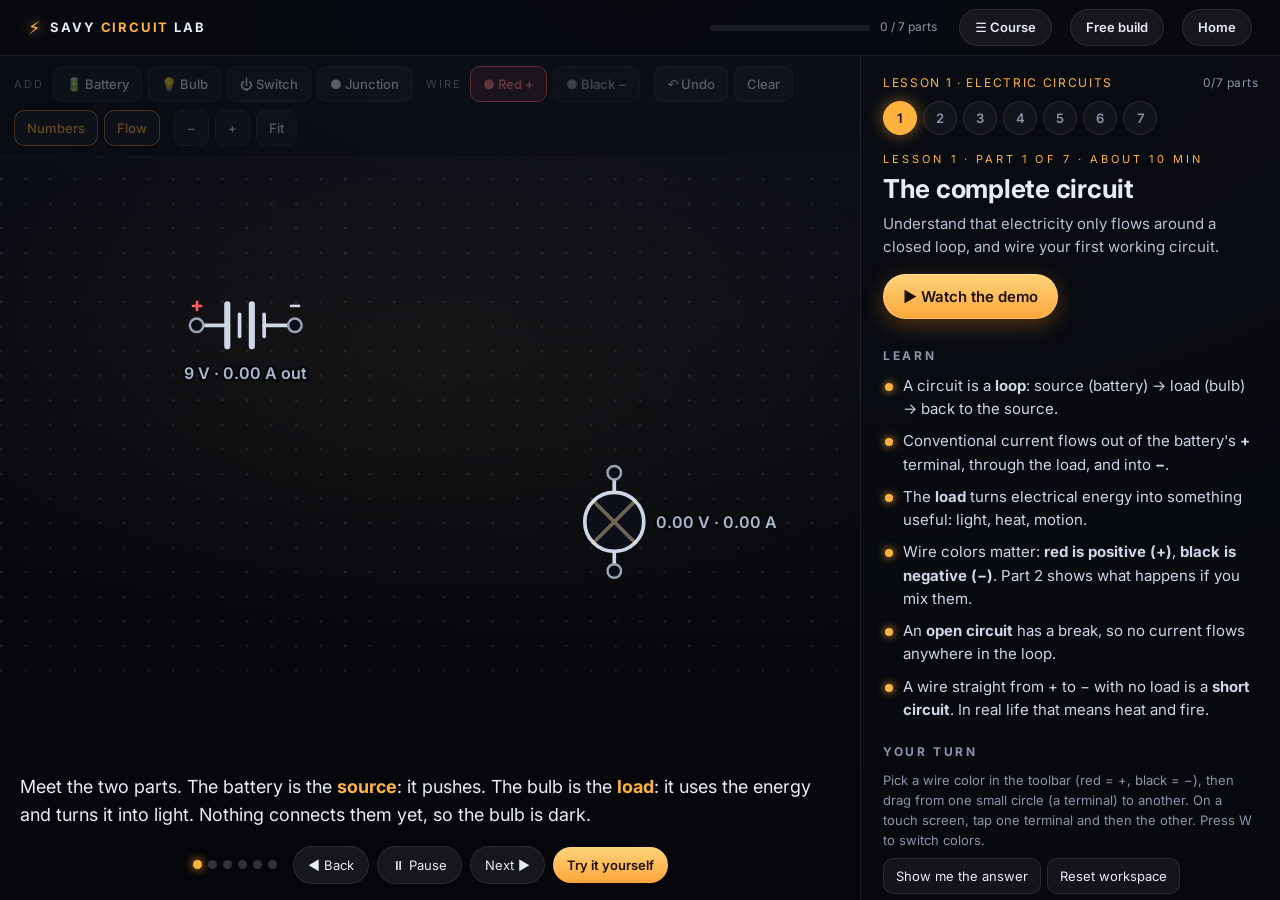
==== learn.html @ 9d12d0bb "Initial commit" ====
<!doctype html>
<html lang="en">
<head>
<meta charset="utf-8">
<meta name="viewport" content="width=device-width, initial-scale=1">
<title>Savy Circuit Lab: Lessons</title>
<link rel="preconnect" href="https://fonts.googleapis.com">
<link rel="preconnect" href="https://fonts.gstatic.com" crossorigin>
<link href="https://fonts.googleapis.com/css2?family=Tilt+Neon&family=Inter:wght@400;500;600;700&display=swap" rel="stylesheet">
<link rel="stylesheet" href="lab.css">
</head>
<body>
<header class="top">
  <a class="brand" href="index.html"><span class="bolt">⚡</span> <b>Savy <span>Circuit</span> Lab</b></a>
  <div class="prog"><div class="bar"><i id="progBar"></i></div><span id="progTxt"></span></div>
  <button class="btn ghost sm" id="btnMap">☰ Course</button>
  <button class="btn ghost sm" data-go="sandbox">Free build</button>
  <a class="btn ghost sm" href="index.html">Home</a>
</header>

<div class="lab">
  <section id="canvasPane">
    <div class="toolbar" role="toolbar" aria-label="Circuit tools">
      <div class="grp"><span class="lbl">Add</span>
        <button data-sim="add:battery" title="Add a battery">🔋 Battery</button>
        <button data-sim="add:bulb" title="Add a light bulb">💡 Bulb</button>
        <button data-sim="add:switch" title="Add a switch">⏻ Switch</button>
        <button data-sim="add:junction" title="Add a junction (joins wires)">● Junction</button>
      </div>
      <div class="grp"><span class="lbl">Wire</span>
        <button class="wc r on" data-color="r" title="Positive wire (press W to switch)">● Red +</button>
        <button class="wc k" data-color="k" title="Negative wire (press W to switch)">● Black −</button>
      </div>
      <div class="grp">
        <button data-sim="undo" title="Undo (Ctrl+Z)">↶ Undo</button>
        <button data-sim="clear" title="Remove everything">Clear</button>
      </div>
      <div class="grp">
        <button class="tg on" data-toggle="numbers" title="Show volts and amps">Numbers</button>
        <button class="tg on" data-toggle="flow" title="Show current flowing">Flow</button>
      </div>
      <div class="grp">
        <button data-sim="zout" title="Zoom out" aria-label="Zoom out">−</button>
        <button data-sim="zin" title="Zoom in" aria-label="Zoom in">+</button>
        <button data-sim="fit" title="Fit the circuit">Fit</button>
      </div>
    </div>
    <div class="canvasWrap">
      <svg id="sim" xmlns="http://www.w3.org/2000/svg" preserveAspectRatio="xMidYMid meet" role="img" aria-label="Circuit workbench"></svg>
      <div id="emptyHint"><b>Add a part</b> from the toolbar, then pick a <b>red (+)</b> or <b>black (−)</b> wire, then <b>drag from one terminal (small circle) to another</b>.</div>
      <div id="banner"></div>
      <div id="inspector"></div>
      <div id="toast" role="status"></div>
      <div id="demoBar">
        <div class="dcap" id="demoCap"></div>
        <div class="dctl">
          <span class="dots" id="demoDots"></span>
          <button id="demoPrev">◀ Back</button>
          <button id="demoPlay">⏸ Pause</button>
          <button id="demoNext">Next ▶</button>
          <button id="demoExit" class="go">Try it yourself</button>
        </div>
      </div>
    </div>
  </section>

  <aside id="lessonPane">
    <nav id="chips" aria-label="Parts of this lesson"></nav>
    <div id="lesson"></div>
    <p class="safe">This lab uses battery-level DC only. Real building wiring carries 120 V AC that can kill. Learn the ideas here, and work on real circuits only with supervision, proper training, and the power off and locked out.</p>
  </aside>
</div>
<div id="map" aria-label="Course map"></div>
<script src="course.js"></script>
<script src="sim.js"></script>
<script src="learn.js"></script>
</body>
</html>
---- lab.css ----
:root{--bg:#07090f;--ink:#e8ecf5;--mute:#8b94a8;--line:rgba(255,255,255,.09);--neon:#ffb23e;--neon2:#ff6a3d;--blue:#46c2ff;--ok:#5dd6a0;--bad:#ff6b6b}
*{box-sizing:border-box;margin:0}
html,body{height:100%}
body{background:radial-gradient(120% 80% at 50% 0,#10131d,#06070b);color:var(--ink);font:400 15px/1.55 Inter,system-ui,sans-serif;overflow:hidden}
button{font:inherit;color:inherit;cursor:pointer}
.btn{display:inline-flex;align-items:center;gap:8px;padding:11px 20px;border-radius:999px;border:0;font-weight:600;text-decoration:none;font-size:15px;color:#1b1002;background:linear-gradient(180deg,#ffd37a,#ffa63a);box-shadow:0 0 0 1px rgba(255,255,255,.25) inset,0 6px 22px rgba(255,150,40,.3);transition:transform .2s,box-shadow .2s}
.btn:hover{transform:translateY(-1px);box-shadow:0 0 0 1px rgba(255,255,255,.35) inset,0 10px 32px rgba(255,150,40,.5)}
.btn.ghost{background:rgba(255,255,255,.06);color:var(--ink);box-shadow:0 0 0 1px var(--line) inset}
.btn.sm{padding:8px 16px;font-size:13px}

header.top{height:56px;display:flex;align-items:center;gap:18px;padding:0 clamp(12px,2.4vw,28px);border-bottom:1px solid var(--line);background:rgba(7,9,15,.9)}
.brand{display:flex;align-items:center;gap:8px;text-decoration:none;color:var(--ink);font-size:13px;letter-spacing:.14em;text-transform:uppercase;white-space:nowrap}
.brand span{color:var(--neon)}.brand .bolt{color:var(--neon);text-shadow:0 0 12px var(--neon);font-size:18px}
.prog{margin-left:auto;display:flex;align-items:center;gap:10px;font-size:12px;color:var(--mute)}
.prog .bar{width:clamp(70px,14vw,160px);height:6px;border-radius:9px;background:rgba(255,255,255,.08);overflow:hidden}
.prog .bar i{display:block;height:100%;width:0;background:linear-gradient(90deg,var(--neon),var(--neon2));box-shadow:0 0 10px var(--neon);transition:width .5s}

.lab{display:grid;grid-template-columns:minmax(0,1fr) 420px;height:calc(100% - 56px)}
#canvasPane{display:flex;flex-direction:column;min-width:0;min-height:0}
#lessonPane{border-left:1px solid var(--line);overflow-y:auto;padding:18px 22px 40px;background:rgba(8,10,17,.7);scrollbar-width:thin}

/* toolbar */
.toolbar{display:flex;flex-wrap:wrap;gap:8px 14px;padding:10px 14px;border-bottom:1px solid var(--line);background:rgba(9,11,18,.85)}
.grp{display:flex;align-items:center;gap:6px;flex-wrap:wrap}
.grp .lbl{font-size:11px;letter-spacing:.2em;text-transform:uppercase;color:var(--mute);margin-right:2px}
.toolbar button{padding:7px 12px;border-radius:10px;border:1px solid var(--line);background:rgba(255,255,255,.05);font-size:13px;font-weight:500;transition:.15s}
.toolbar button:hover{border-color:rgba(255,178,62,.6);background:rgba(255,178,62,.1)}
.toolbar button.tg{opacity:.6}.toolbar button.tg.on{opacity:1;border-color:rgba(255,178,62,.6);color:var(--neon)}
.demoing .toolbar{opacity:.35;pointer-events:none}

/* canvas */
.canvasWrap{position:relative;flex:1;min-height:0;overflow:hidden}
#sim{user-select:none;-webkit-user-select:none;-webkit-user-drag:none;position:absolute;inset:0;width:100%;height:100%;touch-action:none;display:block;cursor:crosshair;background:radial-gradient(90% 70% at 50% 40%,rgba(255,170,60,.05),transparent 70%)}
#sim.ro{cursor:default}
.demoing #sim{bottom:150px;height:auto}
.part{cursor:grab}.part.switch{cursor:pointer}
.hit{fill:transparent}
.pl{stroke:#cfd6e6;stroke-width:3;stroke-linecap:round;fill:none}
.pl.pw{stroke-width:5}
.selbox{fill:rgba(70,194,255,.06);stroke:rgba(70,194,255,.7);stroke-width:1.5;stroke-dasharray:5 5;opacity:0}
.part.sel .selbox{opacity:1}
.glass{fill:#0c0f18;stroke:#cfd6e6;stroke-width:3}
.glass.off{stroke-dasharray:4 5;stroke:#6b7384}
.glass.blown{stroke:#7a4a4a}
.lit{fill:#ffd66b;pointer-events:none;transition:opacity .35s}
.glow{pointer-events:none;transition:opacity .35s}
.glow.over{filter:saturate(.3) brightness(1.5)}
.fil{stroke:rgba(255,230,180,.4);stroke-width:3;stroke-linecap:round;fill:none}
.fil.broken{stroke:#6b4a4a}
.pivot{fill:#cfd6e6}
.lever{stroke:var(--neon);stroke-width:4}
.jn{fill:#cfd6e6}
.spark{fill:none;stroke:#ffdd55;stroke-width:3;stroke-linejoin:round;opacity:0}
.part.short .spark{opacity:1;animation:zap .18s steps(2) infinite}
.part.short .pl{stroke:#ff6b6b}
@keyframes zap{50%{opacity:.2}}
.wire{fill:none;stroke-width:4;stroke-linecap:round;stroke-linejoin:round;transition:stroke .3s}
.wire.r{stroke:#b84646}
.wire.k{stroke:#2f3547;filter:drop-shadow(0 0 1.2px #9aa3b8)}
.wire.r.live{stroke:#ff5c5c;filter:drop-shadow(0 0 5px rgba(255,80,80,.85))}
.wire.k.live{stroke:#4b546b;filter:drop-shadow(0 0 1.5px #dfe5f5) drop-shadow(0 0 5px rgba(255,255,255,.35))}
.wire.sel{stroke:var(--blue)!important;filter:drop-shadow(0 0 6px var(--blue))!important}
.wire.fault{stroke:#fff3b0!important;filter:drop-shadow(0 0 8px #ffb23e)!important;animation:zapw .22s steps(2) infinite}
@keyframes zapw{50%{stroke:#ff3b3b}}
.wire.draw{stroke-dasharray:1;stroke-dashoffset:1;animation:drawIn .9s ease forwards}
@keyframes drawIn{to{stroke-dashoffset:0}}
.whit{fill:none;stroke:transparent;stroke-width:16;cursor:pointer}
.flow{fill:none;stroke:#fff6dd;stroke-width:5;stroke-linecap:round;stroke-dasharray:.01 22;pointer-events:none;opacity:0;filter:drop-shadow(0 0 4px #ffd27a)}
.term .dot{fill:#0b0e16;stroke:#9aa3b8;stroke-width:2;transition:.15s}
.term.conn .dot{fill:#cfd6e6;stroke:#cfd6e6}
.term.jt .dot{opacity:0}
.term .ring{fill:none;stroke:var(--neon);stroke-width:2;opacity:0;transform-box:fill-box;transform-origin:center}
.term .thit{fill:transparent;cursor:crosshair}
.term:hover .dot{stroke:var(--neon);fill:rgba(255,178,62,.35)}
.term.pend .ring{opacity:1}
.term.hl .ring{opacity:1;stroke:#ff6b6b;animation:pulse 1.1s ease-in-out infinite}
@keyframes pulse{50%{opacity:.15;transform:scale(1.35)}}
.pv.r{stroke:#ff5c5c}.pv.k{stroke:#aab3c9}
.pv{stroke:var(--neon);stroke-width:3;stroke-dasharray:6 6;stroke-linecap:round}
.pvs{fill:rgba(255,178,62,.18);stroke:var(--neon);stroke-width:2}
.num{fill:#aeb7cb;font:600 13px Inter,sans-serif;text-anchor:middle;pointer-events:none;paint-order:stroke;stroke:#07090f;stroke-width:4px}
.num.side{text-anchor:start}
.pm.pos{fill:#ff5c5c}.pm.neg{fill:#cfd6e6}
.pm{fill:#ffb23e;font:700 17px Inter,sans-serif;text-anchor:middle;pointer-events:none}
svg.thumb{width:100%;height:auto;display:block}
svg.thumb .wire{stroke-width:5}

#emptyHint{position:absolute;left:50%;top:44%;transform:translate(-50%,-50%);max-width:420px;text-align:center;color:var(--mute);font-size:15px;pointer-events:none;padding:0 20px}
#emptyHint b{color:var(--ink)}
#banner{position:absolute;left:14px;right:14px;top:12px;padding:10px 14px;border-radius:12px;background:rgba(255,80,80,.14);border:1px solid rgba(255,107,107,.6);color:#ffd0d0;font-size:13.5px;opacity:0;transform:translateY(-8px);pointer-events:none;transition:.25s}
#banner.show{opacity:1;transform:none}
#toast{position:absolute;left:50%;bottom:16px;transform:translate(-50%,12px);max-width:min(560px,92%);padding:10px 16px;border-radius:12px;background:rgba(14,17,26,.96);border:1px solid rgba(255,178,62,.6);box-shadow:0 8px 30px rgba(0,0,0,.5);font-size:14px;opacity:0;pointer-events:none;transition:.25s;text-align:center;z-index:5}
#toast.show{opacity:1;transform:translate(-50%,0)}
#inspector{position:absolute;left:12px;bottom:12px;width:230px;border-radius:14px;background:rgba(10,13,21,.94);border:1px solid var(--line);box-shadow:0 10px 30px rgba(0,0,0,.5);display:none;z-index:4}
#inspector.show{display:block}
.ih{display:flex;justify-content:space-between;align-items:center;padding:9px 12px;border-bottom:1px solid var(--line)}
.ih button{border:0;background:none;color:var(--mute);font-size:20px;line-height:1;padding:0 4px}
.ib{padding:10px 12px;display:grid;gap:8px}
.ro{display:flex;justify-content:space-between;font-size:13px;color:var(--mute)}.ro b{color:var(--ink);font-variant-numeric:tabular-nums}
.row{display:flex;gap:6px;flex-wrap:wrap}
.ib button{padding:7px 10px;border-radius:9px;border:1px solid var(--line);background:rgba(255,255,255,.06);font-size:13px}
.ib button:hover{border-color:rgba(255,178,62,.6)}
.ib button.danger:hover{border-color:var(--bad);color:var(--bad)}
.chips{display:flex;gap:5px;flex-wrap:wrap}.chips button.on{background:rgba(255,178,62,.18);border-color:var(--neon);color:var(--neon)}
.tip{font-size:12px;color:var(--mute)}

/* demo bar */
#demoBar{position:absolute;left:0;right:0;bottom:0;padding:14px 18px 16px;background:linear-gradient(transparent,rgba(5,6,10,.97) 38%);display:none;z-index:6}
#demoBar.show{display:block}
.dcap{font-size:clamp(15px,1.6vw,18px);max-width:820px;margin:0 auto 12px;min-height:3.4em}
.dcap b{color:var(--neon)}
.dctl{display:flex;gap:8px;align-items:center;justify-content:center;flex-wrap:wrap}
.dctl button{padding:8px 14px;border-radius:999px;border:1px solid var(--line);background:rgba(255,255,255,.07);font-size:13px}
.dctl button.go{background:linear-gradient(180deg,#ffd37a,#ffa63a);color:#1b1002;border:0;font-weight:600}
.dots{display:flex;gap:6px;margin-right:8px}.dots i{width:9px;height:9px;border-radius:50%;background:rgba(255,255,255,.18);transition:.3s}.dots i.on{background:var(--neon);box-shadow:0 0 10px var(--neon)}

/* lesson panel */
#chips{display:flex;gap:6px;flex-wrap:wrap;margin-bottom:16px}
#chips button{min-width:34px;height:34px;padding:0 10px;border-radius:999px;border:1px solid var(--line);background:rgba(255,255,255,.04);font-size:13px;font-weight:600;color:var(--mute)}
#chips button.on{background:var(--neon);color:#1b1002;border-color:var(--neon);box-shadow:0 0 16px rgba(255,170,60,.5)}
#chips button.done:not(.on){color:var(--ok);border-color:rgba(93,214,160,.5)}
.kicker{font-size:11px;letter-spacing:.28em;text-transform:uppercase;color:var(--neon)}
#lesson h1{font:700 26px/1.15 Inter,sans-serif;letter-spacing:-.01em;margin:6px 0 8px}
.goal{color:#b9c1d3;margin-bottom:14px}
#lesson h3{font-size:12px;letter-spacing:.22em;text-transform:uppercase;color:var(--mute);margin:22px 0 8px}
.btn.demo{margin:2px 0 6px}
ul.learn{list-style:none;display:grid;gap:9px;padding:0}
ul.learn li{position:relative;padding-left:20px;color:#cfd6e6}
ul.learn li::before{content:"";position:absolute;left:2px;top:.6em;width:8px;height:8px;border-radius:50%;background:var(--neon);box-shadow:0 0 8px var(--neon)}
.help{font-size:13px;color:var(--mute);margin-bottom:8px}
.acts{display:flex;gap:6px;flex-wrap:wrap;margin-bottom:10px}
.acts button,.quiz button{padding:7px 12px;border-radius:10px;border:1px solid var(--line);background:rgba(255,255,255,.05);font-size:13px}
.acts button:hover,.quiz button:hover:not(:disabled){border-color:rgba(255,178,62,.6);background:rgba(255,178,62,.08)}
ol.tasks{list-style:none;display:grid;gap:8px;padding:0}
ol.tasks li{display:flex;gap:10px;align-items:flex-start;padding:10px 12px;border-radius:12px;border:1px solid var(--line);background:rgba(255,255,255,.03);color:#cfd6e6}
.tick{flex:none;width:20px;height:20px;border-radius:50%;border:2px solid #4a5266;margin-top:2px;position:relative;transition:.3s}
ol.tasks li.ok{border-color:rgba(93,214,160,.5);background:rgba(93,214,160,.07)}
ol.tasks li.ok .tick{background:var(--ok);border-color:var(--ok);box-shadow:0 0 12px rgba(93,214,160,.6)}
ol.tasks li.ok .tick::after{content:"";position:absolute;left:5px;top:1px;width:5px;height:10px;border:solid #06130d;border-width:0 2.5px 2.5px 0;transform:rotate(45deg)}
ol.tasks li.pop{animation:pop .5s}
@keyframes pop{40%{transform:scale(1.03)}}
.complete{display:none;margin-top:12px;padding:12px 14px;border-radius:12px;border:1px solid rgba(93,214,160,.6);background:rgba(93,214,160,.1);align-items:center;gap:12px;flex-wrap:wrap}
.complete.show{display:flex}
.refs{display:grid;grid-template-columns:1fr 1fr;gap:10px}
.refs figure{padding:8px;border:1px solid var(--line);border-radius:12px;background:rgba(255,255,255,.03)}
.refs figcaption{font-size:12px;color:var(--mute);margin-top:4px}
.quiz{padding:12px;border:1px solid var(--line);border-radius:12px;margin-bottom:10px;background:rgba(255,255,255,.03)}
.quiz p{margin-bottom:8px}
.quiz button{display:block;width:100%;text-align:left;margin-top:6px}
.quiz button.right{border-color:var(--ok);background:rgba(93,214,160,.12)}
.quiz button.wrong{border-color:var(--bad);background:rgba(255,107,107,.1)}
.quiz button:disabled{cursor:default}
.why{display:none;margin-top:8px;font-size:13.5px;color:#b9c1d3}.why.show{display:block}
.safe{margin-top:26px;font-size:12px;color:var(--mute);border-top:1px solid var(--line);padding-top:14px}

/* phone + tablet: canvas on top, lesson below, page scrolls */
@media (max-width:960px){
  body{overflow:auto}
  .lab{display:block;height:auto}
  #canvasPane{height:68vh;min-height:420px;position:sticky;top:0;z-index:3;background:var(--bg)}
  #lessonPane{border-left:0;border-top:1px solid var(--line);overflow:visible}
  header.top{position:sticky;top:0;z-index:9}
  #canvasPane{top:56px}
  .toolbar{flex-wrap:nowrap;overflow-x:auto;padding:8px 10px;gap:12px}
  .toolbar .grp{flex:none;flex-wrap:nowrap}
  .toolbar button{white-space:nowrap}
  #inspector{width:min(230px,60%)}
}
@media (max-width:520px){.prog .bar{display:none}.brand b{font-size:11px}#lesson h1{font-size:23px}.refs{grid-template-columns:1fr 1fr}}
@media (pointer:coarse){.term .thit{r:26px}.term .ring{r:17px}}
@media (prefers-reduced-motion:reduce){*{animation:none!important;transition:none!important}}

/* lesson > parts navigation */
.lessonhead{display:flex;justify-content:space-between;align-items:baseline;gap:10px;margin-bottom:8px;font-size:12px;letter-spacing:.14em;text-transform:uppercase;color:var(--neon)}
.lessonhead em{font-style:normal;color:var(--mute);letter-spacing:.04em;text-transform:none}
.chiprow{display:flex;gap:6px;flex-wrap:wrap}
#chips{display:block}
#chips .chiprow button{min-width:34px;height:34px;padding:0 10px;border-radius:999px;border:1px solid var(--line);background:rgba(255,255,255,.04);font-size:13px;font-weight:600;color:var(--mute)}
#chips .chiprow button.on{background:var(--neon);color:#1b1002;border-color:var(--neon);box-shadow:0 0 16px rgba(255,170,60,.5)}
#chips .chiprow button.done:not(.on){color:var(--ok);border-color:rgba(93,214,160,.5)}
.body{color:#cfd6e6;margin-bottom:12px}.body p{margin-bottom:10px}.body a{color:var(--neon)}
header.top .btn.sm{white-space:nowrap}
header.top .prog{margin-right:4px}
/* reading-only parts: no workbench, wide readable column */
.lab.nobench{display:block}
.lab.nobench #canvasPane{display:none}
.lab.nobench #lessonPane{max-width:760px;margin:0 auto;border:0;height:100%;background:none;padding:26px 22px 60px}
/* course map */
#map{position:fixed;inset:0;z-index:50;background:rgba(3,4,8,.78);backdrop-filter:blur(6px);display:none;align-items:flex-start;justify-content:center;padding:70px 14px 20px;overflow:auto}
#map.show{display:flex}
.mapbox{width:min(640px,100%);background:#0b0e16;border:1px solid var(--line);border-radius:18px;padding:18px;box-shadow:0 30px 80px rgba(0,0,0,.6)}
.maph{display:flex;justify-content:space-between;align-items:center;margin-bottom:10px}
.maph button{border:0;background:none;color:var(--mute);font-size:24px}
.mlesson{border:1px solid var(--line);border-radius:14px;padding:12px;margin-bottom:10px;background:rgba(255,255,255,.03)}
.mlesson .mt{font-weight:700;margin-bottom:8px;display:flex;gap:8px;align-items:baseline;flex-wrap:wrap}
.mlesson .mt span{font-size:11px;letter-spacing:.2em;text-transform:uppercase;color:var(--neon)}
.mlesson .mt em{margin-left:auto;font-style:normal;font-weight:400;font-size:12px;color:var(--mute)}
.mlesson button{display:flex;align-items:center;gap:10px;width:100%;text-align:left;padding:8px 10px;border-radius:10px;border:1px solid transparent;background:none;font-size:14px;color:#cfd6e6}
.mlesson button:hover{background:rgba(255,178,62,.08);border-color:rgba(255,178,62,.4)}
.mlesson button.on{border-color:var(--neon)}
.mlesson button i{font-style:normal;flex:none;width:24px;height:24px;border-radius:50%;display:grid;place-items:center;font-size:12px;border:1px solid var(--line);color:var(--mute)}
.mlesson button.done i{color:#06130d;background:var(--ok);border-color:var(--ok)}
.mlesson button small{margin-left:auto;color:var(--mute);font-size:11px}
.mlesson.soon{border-style:dashed;color:var(--mute)}
.mfree{width:100%;padding:11px;border-radius:12px;border:1px solid var(--line);background:rgba(255,255,255,.05);font-size:14px}
.mfree:hover{border-color:var(--neon)}
@media (max-width:960px){.lab.nobench #lessonPane{height:auto;padding:20px 16px 50px}}
@media (max-width:640px){header.top{gap:8px}header.top .btn.sm{padding:7px 11px;font-size:12px}header.top .brand b{display:none}}

/* wire colour picker + battery explosion */
.toolbar button.wc{font-weight:600}
.toolbar button.wc.r{color:#ff7a7a}.toolbar button.wc.k{color:#dfe5f5}
.toolbar button.wc.on.r{background:rgba(255,92,92,.18);border-color:#ff5c5c}
.toolbar button.wc.on.k{background:rgba(255,255,255,.14);border-color:#dfe5f5}
.toolbar button.wc:not(.on){opacity:.65}
.part.battery.blown .pl{stroke:#7a4a4a}
.part.battery.blown .spark{opacity:1;stroke:#ff7a3d}
.boom{fill:rgba(255,160,50,.55);stroke:#fff3b0;stroke-width:3;pointer-events:none;transform-box:fill-box;transform-origin:center;animation:boom 1.1s ease-out forwards}
.boom.b2{animation-delay:.12s;fill:rgba(255,80,40,.4)}
@keyframes boom{0%{transform:scale(.3);opacity:1}100%{transform:scale(6);opacity:0}}
#banner{background:rgba(255,80,80,.16)}
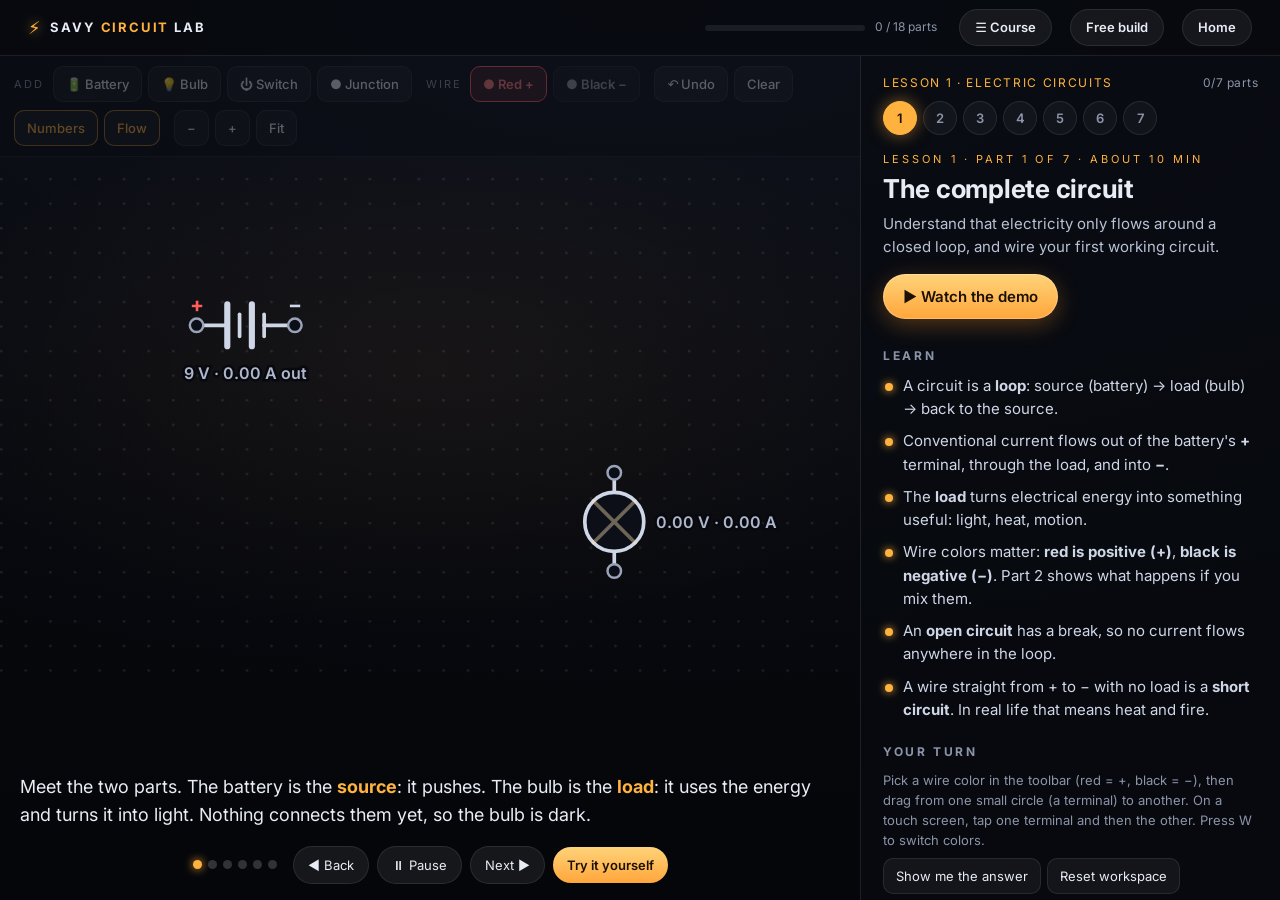
==== commit def9b4ca: "added lesson 2" ====
--- a/learn.html
+++ b/learn.html
@@ -26,6 +26,14 @@
         <button data-sim="add:bulb" title="Add a light bulb">💡 Bulb</button>
         <button data-sim="add:switch" title="Add a switch">⏻ Switch</button>
         <button data-sim="add:junction" title="Add a junction (joins wires)">● Junction</button>
+      </div>
+      <div class="grp testgrp" id="testTools" hidden><span class="lbl">Test</span>
+        <button data-sim="add:dmm" data-tool="dmm" title="Add a digital multimeter">📟 Multimeter</button>
+        <button data-sim="add:clamp" data-tool="clamp" title="Add a clamp meter">🗜 Clamp</button>
+        <button data-sim="add:prover" data-tool="prover" title="Add a proving unit (known live source)">✅ Proving unit</button>
+        <button data-sim="add:megger" data-tool="megger" title="Add a megohmmeter">⚡ Megger</button>
+        <button data-sim="add:cable" data-tool="cable" title="Add a cable to test">🔌 Cable</button>
+        <button class="tg" data-toggle="sound" data-tool="dmm" title="Play a beep for continuity">🔈 Beep</button>
       </div>
       <div class="grp"><span class="lbl">Wire</span>
         <button class="wc r on" data-color="r" title="Positive wire (press W to switch)">● Red +</button>
@@ -75,4 +83,4 @@
 <script src="sim.js"></script>
 <script src="learn.js"></script>
 </body>
-</html>
+</html>
--- a/lab.css
+++ b/lab.css
@@ -219,3 +219,28 @@
 .boom.b2{animation-delay:.12s;fill:rgba(255,80,40,.4)}
 @keyframes boom{0%{transform:scale(.3);opacity:1}100%{transform:scale(6);opacity:0}}
 #banner{background:rgba(255,80,80,.16)}
+
+/* ---- test equipment ---- */
+.testgrp[hidden],[data-tool][hidden]{display:none!important}
+.mbody{fill:#161b2b;stroke:#5b6785;stroke-width:2}
+.mbody.mg{stroke:#d9a441}.mbody.mg.testing{stroke:#ff5c5c;filter:drop-shadow(0 0 8px rgba(255,92,92,.8))}
+.mscr{fill:#a8d8a0;stroke:#2b3a2b;stroke-width:1.5}
+.mscr.beep{fill:#ffe07a;filter:drop-shadow(0 0 8px #ffd34a)}
+.mscr.warn{fill:#ffb3a8}
+.mread{font:700 17px 'Inter',monospace;text-anchor:middle;fill:#102010;pointer-events:none}.mread.sm{font-size:11px}
+.mmode{font:600 8px 'Inter',sans-serif;text-anchor:middle;fill:#2b3a2b;letter-spacing:.06em;pointer-events:none}
+.mbody ~ .mmode:last-child,.part.clamp .mmode{fill:#9aa3b8}
+.mdial{fill:#222a40;stroke:#7d89a8;stroke-width:2}.mptr{stroke:#ffb23e;stroke-width:3;stroke-linecap:round}
+.mlamp{fill:#3a2020;stroke:#7d89a8;stroke-width:1.5}.mlamp.on{fill:#ff4d4d;filter:drop-shadow(0 0 6px #ff4d4d)}
+.jl{font:600 8px 'Inter',sans-serif;fill:#9aa3b8;pointer-events:none}.jl.jr{fill:#ff8f8f}.jl.jb{fill:#dfe5f5;text-anchor:end}
+.cabl{fill:#2a2118;stroke:#a47a45;stroke-width:2}.cabc{stroke:#d98f4e;stroke-width:3;stroke-linecap:round}
+.prbody{fill:#14301f;stroke:#4ade80;stroke-width:2}.prt{font:700 8px 'Inter',sans-serif;text-anchor:middle;fill:#86efac;pointer-events:none}.prt.b{font-size:10px}
+.jaw{fill:none;stroke:#8fb4ff;stroke-width:6}.jawgap{stroke:#0b0e16;stroke-width:8}
+.padlock path{stroke:#ffd34a;stroke-width:3}.padlock rect{fill:#ffb23e;stroke:#7a4a00;stroke-width:1.5}
+.locktag{font:700 8px 'Inter',sans-serif;fill:#ffb23e;text-anchor:middle;pointer-events:none}
+.term.ldr .dot{stroke:#ff6b6b}.term.ldk .dot{stroke:#e6ebf7}
+.part.dmm,.part.megger,.part.clamp,.part.cable,.part.prover{cursor:grab}
+#inspector .tip.warn{color:#ffb4a8}
+details.hint{margin:10px 0;border:1px dashed var(--line);border-radius:10px;padding:8px 12px;color:var(--mute);font-size:14px}
+details.hint summary{cursor:pointer;color:var(--neon)}details.hint p{margin:8px 0 2px}
+.plabel{font:700 11px 'Inter',sans-serif;fill:#ffb23e;text-anchor:middle;pointer-events:none;letter-spacing:.04em}
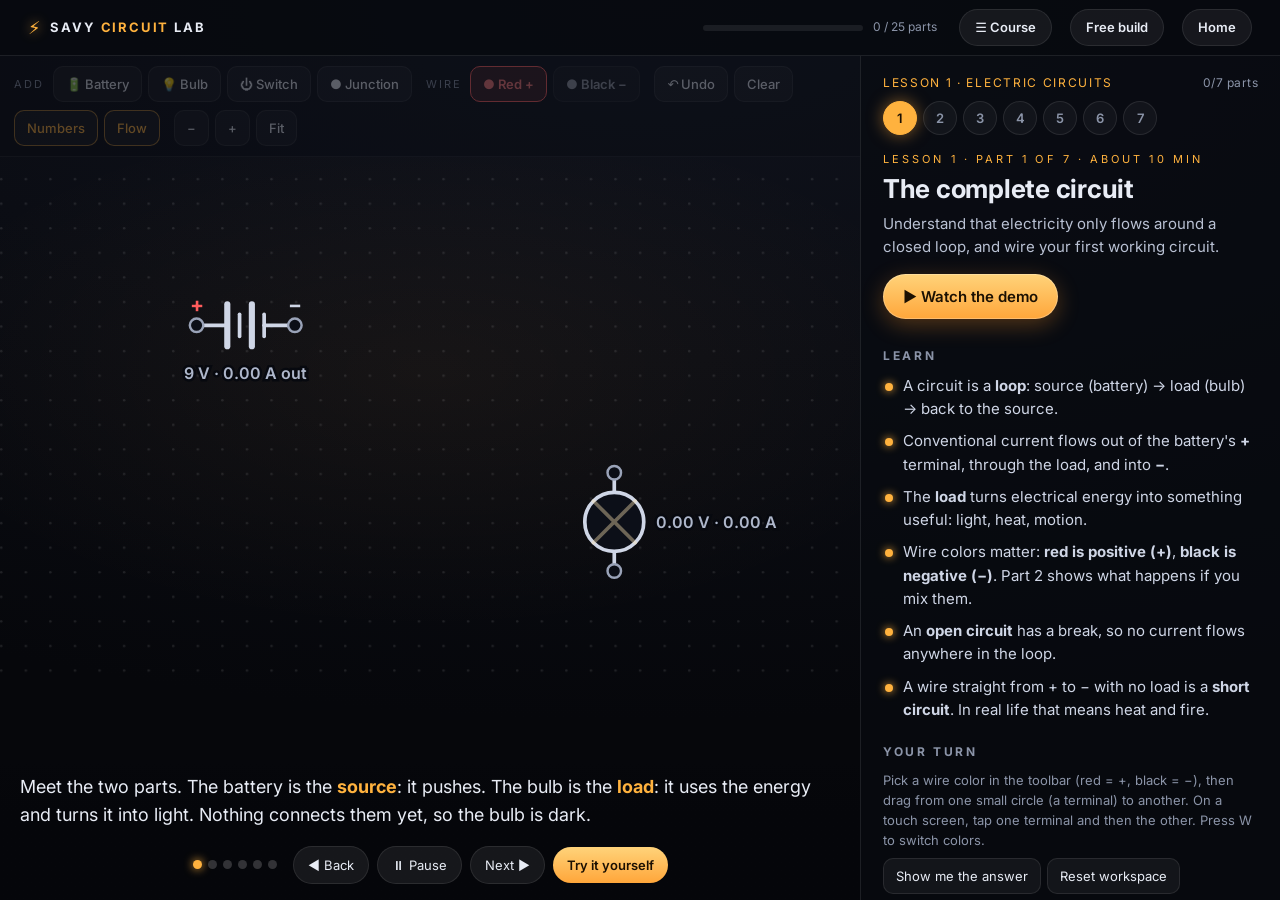
==== commit fd0a313c: "Add boxes and devices lesson with interactive wiring boards" ====
--- a/learn.html
+++ b/learn.html
@@ -75,12 +75,13 @@
   <aside id="lessonPane">
     <nav id="chips" aria-label="Parts of this lesson"></nav>
     <div id="lesson"></div>
-    <p class="safe">This lab uses battery-level DC only. Real building wiring carries 120 V AC that can kill. Learn the ideas here, and work on real circuits only with supervision, proper training, and the power off and locked out.</p>
+    <p class="safe">The circuit workbench uses battery-level DC. Box-wiring boards are de-energized diagrams, not AC power simulations or installation approval. Real building wiring can kill. Work on real circuits only with training, supervision, the supply isolated and locked out as applicable, and absence of voltage verified.</p>
   </aside>
 </div>
 <div id="map" aria-label="Course map"></div>
 <script src="course.js"></script>
 <script src="sim.js"></script>
+<script src="boxes-wiring.js"></script>
 <script src="learn.js"></script>
 </body>
-</html>+</html>
--- a/lab.css
+++ b/lab.css
@@ -1,4 +1,23 @@
 :root{--bg:#07090f;--ink:#e8ecf5;--mute:#8b94a8;--line:rgba(255,255,255,.09);--neon:#ffb23e;--neon2:#ff6a3d;--blue:#46c2ff;--ok:#5dd6a0;--bad:#ff6b6b}
+/* Lesson 3: diagram wiring boards. Labels accompany every conductor color. */
+.box-wiring{margin:24px 0;padding:18px;border:1px solid var(--line);border-radius:18px;background:#0c101a}
+.box-wiring p{margin:10px 0}.bw-tag{font-size:11px;letter-spacing:.08em;color:var(--neon)}
+.bw-colors,.bw-actions{display:flex;flex-wrap:wrap;gap:8px;margin:16px 0}
+.box-wiring button{border:1px solid #3d4658;background:#171e2d;border-radius:9px;padding:9px 12px;line-height:1.5}
+.box-wiring button:focus-visible{outline:3px solid var(--blue);outline-offset:3px}
+.bw-colors button{border-left:5px solid var(--wire)}.bw-colors button[aria-pressed=true]{outline:2px solid var(--wire);outline-offset:2px}
+.bw-board{position:relative;display:grid;grid-template-columns:repeat(2,minmax(0,1fr));gap:24px;padding:12px 0;isolation:isolate}
+.bw-group{min-width:0;border:1px dashed #566078;border-radius:12px;padding:12px 24px 12px 12px;background:#101621}
+.bw-group h4{min-height:42px;color:var(--mute);font-size:12px;line-height:1.5;margin-bottom:10px}
+.box-wiring .bw-terminal{position:relative;z-index:2;display:block;width:100%;text-align:left;margin:12px 0;font-size:12px;background:#182236;min-height:48px;overflow-wrap:anywhere}
+.bw-terminal span{color:var(--neon)}.box-wiring .bw-terminal[aria-pressed=true]{outline:2px solid var(--blue)}
+.bw-lines{position:absolute;inset:0;width:100%;height:100%;z-index:1;pointer-events:none}
+.bw-actions button:first-child{background:var(--neon);color:#1b1002;font-weight:700}.box-wiring button:disabled{opacity:.4;cursor:default}
+.bw-feedback{padding:12px;border-left:3px solid var(--neon);background:#171d29;min-height:64px}.bw-feedback.bw-correct{border-color:var(--ok);color:var(--ok)}
+.bw-connections{padding-left:24px;font-size:12px}.bw-connections li{margin:12px 0}.bw-connections small{display:block;color:var(--mute)}
+.bw-connections button{font-size:11px;padding:3px 9px;margin-top:5px}
+.bw-guide{margin-top:18px;padding-top:14px;border-top:1px solid var(--line);font-size:13px}.bw-guide summary{cursor:pointer;color:var(--neon)}.bw-guide ol{padding-left:22px}.bw-guide li{margin:10px 0}
+@media(max-width:480px){.box-wiring{padding:12px}.bw-board{gap:12px}.bw-group{padding:7px 22px 7px 7px}.box-wiring .bw-terminal{font-size:11px;padding:8px 6px}.bw-colors button{font-size:12px}}
 *{box-sizing:border-box;margin:0}
 html,body{height:100%}
 body{background:radial-gradient(120% 80% at 50% 0,#10131d,#06070b);color:var(--ink);font:400 15px/1.55 Inter,system-ui,sans-serif;overflow:hidden}
@@ -243,4 +262,4 @@
 #inspector .tip.warn{color:#ffb4a8}
 details.hint{margin:10px 0;border:1px dashed var(--line);border-radius:10px;padding:8px 12px;color:var(--mute);font-size:14px}
 details.hint summary{cursor:pointer;color:var(--neon)}details.hint p{margin:8px 0 2px}
-.plabel{font:700 11px 'Inter',sans-serif;fill:#ffb23e;text-anchor:middle;pointer-events:none;letter-spacing:.04em}+.plabel{font:700 11px 'Inter',sans-serif;fill:#ffb23e;text-anchor:middle;pointer-events:none;letter-spacing:.04em}
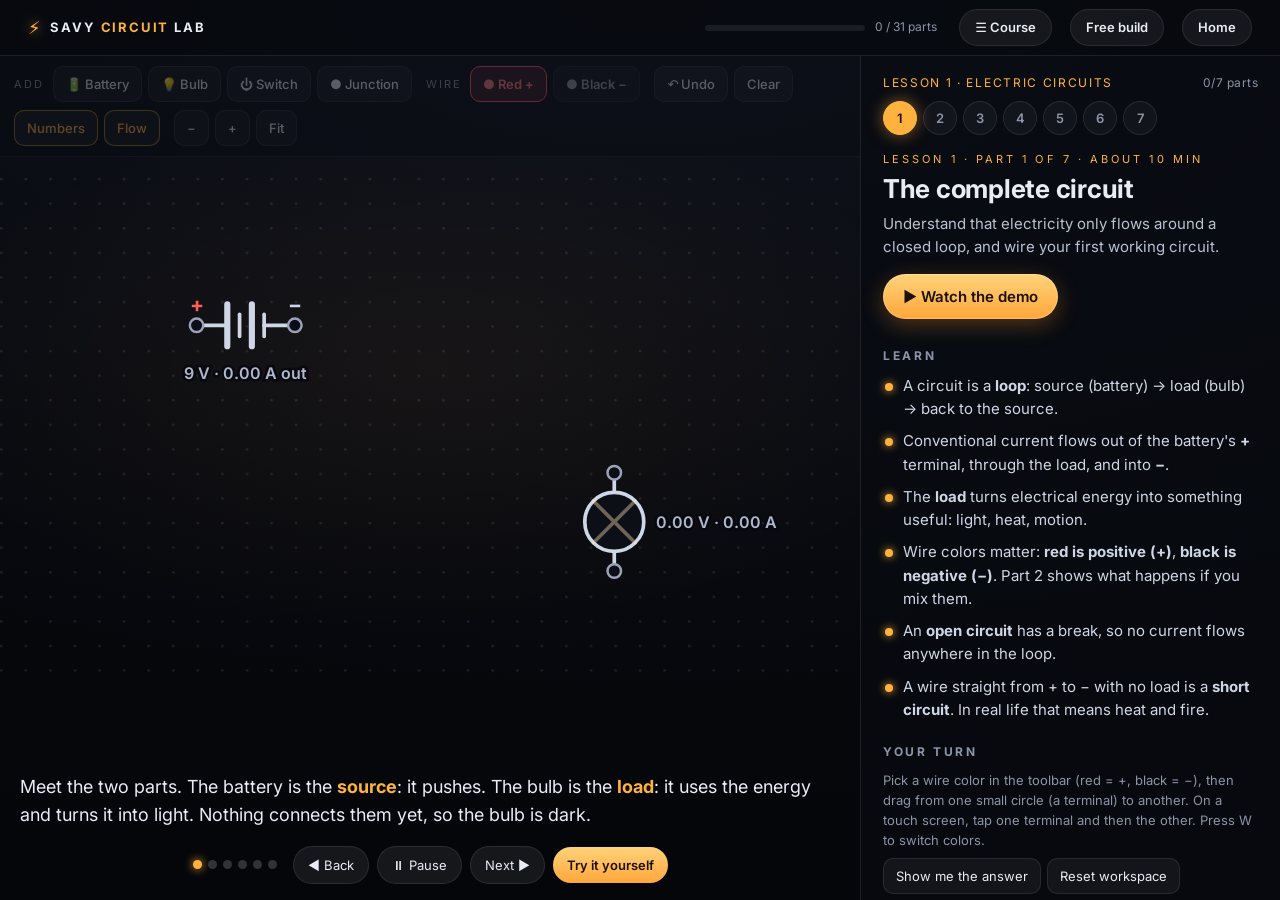
==== commit c0577963: "Use original drag-to-wire workbench across thirteen lesson parts" ====
--- a/learn.html
+++ b/learn.html
@@ -21,7 +21,16 @@
 <div class="lab">
   <section id="canvasPane">
     <div class="toolbar" role="toolbar" aria-label="Circuit tools">
-      <div class="grp"><span class="lbl">Add</span>
+      <div class="grp" data-building-tools hidden><span class="lbl">Boxes &amp; devices</span>
+        <button data-sim="add:outletbox">Receptacle box</button><button data-sim="add:devicebox">Switch box</button>
+        <button data-sim="add:junctionbox">Junction box</button><button data-sim="add:pullbox">Pull box</button>
+        <button data-sim="add:wireconnector">Splice connector</button>
+      </div>
+      <div class="grp" data-building-tools hidden><span class="lbl">Conductor</span>
+        <button data-color="h" class="wc h">Hot · black</button><button data-color="sh" class="wc sh">Switched hot · red</button>
+        <button data-color="n" class="wc n">Neutral · white</button><button data-color="g" class="wc g">Ground · bare/green</button>
+      </div>
+      <div class="grp" data-battery-tools><span class="lbl">Add</span>
         <button data-sim="add:battery" title="Add a battery">🔋 Battery</button>
         <button data-sim="add:bulb" title="Add a light bulb">💡 Bulb</button>
         <button data-sim="add:switch" title="Add a switch">⏻ Switch</button>
@@ -35,7 +44,7 @@
         <button data-sim="add:cable" data-tool="cable" title="Add a cable to test">🔌 Cable</button>
         <button class="tg" data-toggle="sound" data-tool="dmm" title="Play a beep for continuity">🔈 Beep</button>
       </div>
-      <div class="grp"><span class="lbl">Wire</span>
+      <div class="grp" data-battery-tools><span class="lbl">Wire</span>
         <button class="wc r on" data-color="r" title="Positive wire (press W to switch)">● Red +</button>
         <button class="wc k" data-color="k" title="Negative wire (press W to switch)">● Black −</button>
       </div>
@@ -43,7 +52,7 @@
         <button data-sim="undo" title="Undo (Ctrl+Z)">↶ Undo</button>
         <button data-sim="clear" title="Remove everything">Clear</button>
       </div>
-      <div class="grp">
+      <div class="grp" data-battery-tools>
         <button class="tg on" data-toggle="numbers" title="Show volts and amps">Numbers</button>
         <button class="tg on" data-toggle="flow" title="Show current flowing">Flow</button>
       </div>
@@ -75,13 +84,13 @@
   <aside id="lessonPane">
     <nav id="chips" aria-label="Parts of this lesson"></nav>
     <div id="lesson"></div>
-    <p class="safe">The circuit workbench uses battery-level DC. Box-wiring boards are de-energized diagrams, not AC power simulations or installation approval. Real building wiring can kill. Work on real circuits only with training, supervision, the supply isolated and locked out as applicable, and absence of voltage verified.</p>
+    <p class="safe">The circuit workbench uses battery-level DC. Box-wiring exercises teach connection relationships without mains voltage. Real building wiring can kill. Work on real circuits only with training, supervision, the supply isolated and locked out as applicable, and absence of voltage verified.</p>
   </aside>
 </div>
 <div id="map" aria-label="Course map"></div>
 <script src="course.js"></script>
+<script src="boxes-wiring.js"></script>
 <script src="sim.js"></script>
-<script src="boxes-wiring.js"></script>
 <script src="learn.js"></script>
 </body>
 </html>
--- a/lab.css
+++ b/lab.css
@@ -1,23 +1,4 @@
 :root{--bg:#07090f;--ink:#e8ecf5;--mute:#8b94a8;--line:rgba(255,255,255,.09);--neon:#ffb23e;--neon2:#ff6a3d;--blue:#46c2ff;--ok:#5dd6a0;--bad:#ff6b6b}
-/* Lesson 3: diagram wiring boards. Labels accompany every conductor color. */
-.box-wiring{margin:24px 0;padding:18px;border:1px solid var(--line);border-radius:18px;background:#0c101a}
-.box-wiring p{margin:10px 0}.bw-tag{font-size:11px;letter-spacing:.08em;color:var(--neon)}
-.bw-colors,.bw-actions{display:flex;flex-wrap:wrap;gap:8px;margin:16px 0}
-.box-wiring button{border:1px solid #3d4658;background:#171e2d;border-radius:9px;padding:9px 12px;line-height:1.5}
-.box-wiring button:focus-visible{outline:3px solid var(--blue);outline-offset:3px}
-.bw-colors button{border-left:5px solid var(--wire)}.bw-colors button[aria-pressed=true]{outline:2px solid var(--wire);outline-offset:2px}
-.bw-board{position:relative;display:grid;grid-template-columns:repeat(2,minmax(0,1fr));gap:24px;padding:12px 0;isolation:isolate}
-.bw-group{min-width:0;border:1px dashed #566078;border-radius:12px;padding:12px 24px 12px 12px;background:#101621}
-.bw-group h4{min-height:42px;color:var(--mute);font-size:12px;line-height:1.5;margin-bottom:10px}
-.box-wiring .bw-terminal{position:relative;z-index:2;display:block;width:100%;text-align:left;margin:12px 0;font-size:12px;background:#182236;min-height:48px;overflow-wrap:anywhere}
-.bw-terminal span{color:var(--neon)}.box-wiring .bw-terminal[aria-pressed=true]{outline:2px solid var(--blue)}
-.bw-lines{position:absolute;inset:0;width:100%;height:100%;z-index:1;pointer-events:none}
-.bw-actions button:first-child{background:var(--neon);color:#1b1002;font-weight:700}.box-wiring button:disabled{opacity:.4;cursor:default}
-.bw-feedback{padding:12px;border-left:3px solid var(--neon);background:#171d29;min-height:64px}.bw-feedback.bw-correct{border-color:var(--ok);color:var(--ok)}
-.bw-connections{padding-left:24px;font-size:12px}.bw-connections li{margin:12px 0}.bw-connections small{display:block;color:var(--mute)}
-.bw-connections button{font-size:11px;padding:3px 9px;margin-top:5px}
-.bw-guide{margin-top:18px;padding-top:14px;border-top:1px solid var(--line);font-size:13px}.bw-guide summary{cursor:pointer;color:var(--neon)}.bw-guide ol{padding-left:22px}.bw-guide li{margin:10px 0}
-@media(max-width:480px){.box-wiring{padding:12px}.bw-board{gap:12px}.bw-group{padding:7px 22px 7px 7px}.box-wiring .bw-terminal{font-size:11px;padding:8px 6px}.bw-colors button{font-size:12px}}
 *{box-sizing:border-box;margin:0}
 html,body{height:100%}
 body{background:radial-gradient(120% 80% at 50% 0,#10131d,#06070b);color:var(--ink);font:400 15px/1.55 Inter,system-ui,sans-serif;overflow:hidden}
@@ -263,3 +244,18 @@
 details.hint{margin:10px 0;border:1px dashed var(--line);border-radius:10px;padding:8px 12px;color:var(--mute);font-size:14px}
 details.hint summary{cursor:pointer;color:var(--neon)}details.hint p{margin:8px 0 2px}
 .plabel{font:700 11px 'Inter',sans-serif;fill:#ffb23e;text-anchor:middle;pointer-events:none;letter-spacing:.04em}
+
+/* Building components share the original SVG editor and terminal hit targets. */
+[hidden]{display:none!important}
+.building-shell{fill:#162234;fill-opacity:.65;stroke:#7c8ba3;stroke-width:2}
+.building-device{fill:#d6d5cf;stroke:#fff;stroke-width:1.5}
+.building-toggle{fill:#7a8591;stroke:#3c4450;stroke-width:2}
+.building-lamp{fill:#323c4f;stroke:#eed3a0;stroke-width:3}.building-lit .building-lamp{fill:#ffe3a2}
+.building-connector{fill:#e9a13b;stroke:#ffe4ab;stroke-width:2}
+.building-center,.building-small,.building-port,.building-state{fill:#f2f5fa;font-family:Inter,system-ui,sans-serif;pointer-events:none}
+.building-center,.building-small,.building-state{text-anchor:middle}
+.building-center{font-size:10px;font-weight:700}.building-small{font-size:8px;fill:#b8c4d6}.building-port{font-size:9px;font-weight:700}.building-state{font-size:12px;font-weight:700}
+.wire.h,.pv.h{stroke:#efaf45}.wire.sh,.pv.sh{stroke:#ff6767}.wire.n,.pv.n{stroke:#f2f4ff}.wire.g,.pv.g{stroke:#65dca3;stroke-dasharray:9 4}
+.wc.h{border-color:#efaf45}.wc.sh{border-color:#ff6767}.wc.n{border-color:#f2f4ff}.wc.g{border-color:#65dca3}
+#banner.building-feedback{background:#182333;border:1px solid #d9a341;color:#f5e8cc;font-size:12px;max-width:80%;pointer-events:none}
+#banner.building-ok{border-color:#65dca3;color:#a6efc9}
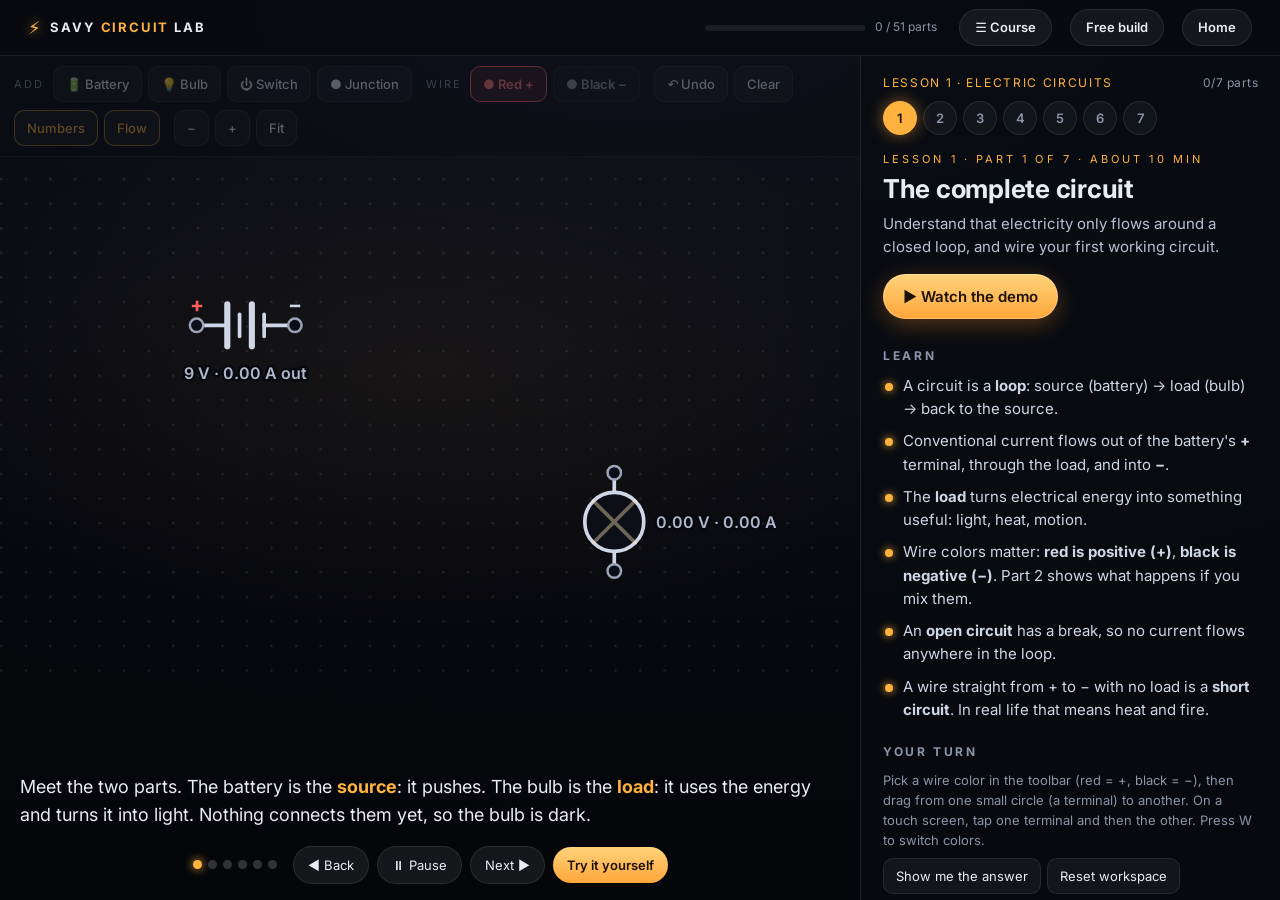
==== commit 3cad0dc0: "Add conductors and cables lesson with preparation tools and cable fishing" ====
--- a/learn.html
+++ b/learn.html
@@ -89,6 +89,7 @@
 </div>
 <div id="map" aria-label="Course map"></div>
 <script src="course.js"></script>
+<script src="cable-lab.js"></script>
 <script src="boxes-wiring.js"></script>
 <script src="sim.js"></script>
 <script src="learn.js"></script>
--- a/lab.css
+++ b/lab.css
@@ -259,3 +259,39 @@
 .wc.h{border-color:#efaf45}.wc.sh{border-color:#ff6767}.wc.n{border-color:#f2f4ff}.wc.g{border-color:#65dca3}
 #banner.building-feedback{background:#182333;border:1px solid #d9a341;color:#f5e8cc;font-size:12px;max-width:80%;pointer-events:none}
 #banner.building-ok{border-color:#65dca3;color:#a6efc9}
+
+/* Device hardware: wires terminate on the appliance screws themselves. */
+.building-shell{fill-opacity:.18;stroke:#6c7c93;stroke-width:3}
+.steel-detail,.box-knockout{fill:none;stroke:#45536a;stroke-width:2}
+.mounting-strap{fill:#8994a3;stroke:#c3ccd6;stroke-width:1}.strap-hole{fill:#17202d}
+.device-side{fill:#51473b;stroke:#85705a;stroke-width:2}.receptacle-face{fill:#e8e6db;stroke:#c0beb5;stroke-width:1}
+.switch-slot{fill:#3d424b}.building-toggle{fill:#f4eee0;stroke:#9a988f;stroke-width:1}
+.cable-sheath{fill:#d5c69e;stroke:#8c8069;stroke-width:2}.cable-tail-outline{fill:none;stroke:#7a8394;stroke-width:7}
+.cable-tail{fill:none;stroke-width:5}.copper-tip{fill:none;stroke:#d89457;stroke-width:5}
+.fixture-base{fill:#bcbfc4;stroke:#e8e8e7;stroke-width:3}.socket-base{fill:#94938e;stroke:#e5dfca;stroke-width:2}
+.socket-ridges{fill:none;stroke:#c9c5bc;stroke-width:2}.building-lamp{fill:#414956;fill-opacity:.8;stroke:#e7d7ad;stroke-width:2}
+.bulb-filament{fill:none;stroke:#d3ae6d;stroke-width:2}.screw-h{fill:#c89c42}.screw-n{fill:#dfe3eb}.screw-g{fill:#3cba75}
+.terminal-screw{stroke:#263142;stroke-width:1.5}.screw-slot{fill:none;stroke:#28303b;stroke-width:1.5}
+.connector-ports{fill:none;stroke:#5e421a;stroke-width:3}
+.device-terminal .dot{opacity:.12}.device-terminal .ring{stroke-width:1.5;opacity:.4}
+.device-terminal.terminal-h .ring{stroke:#d4aa55}.device-terminal.terminal-n .ring{stroke:#eff2f7}.device-terminal.terminal-g .ring{stroke:#65dca3}
+.device-terminal:hover .ring,.device-terminal.pend .ring{opacity:1;stroke-width:3}
+.wire.h,.pv.h{stroke:#252a33;filter:drop-shadow(0 0 1px #d4a74d)}
+/* Cable preparation scenes live inside the same workbench viewport. */
+.cl-work-surface{fill:#0c1420;stroke:#334358;stroke-width:2}
+.cl-heading{fill:#ffd081;text-anchor:middle;font:700 20px Inter,system-ui,sans-serif}
+.cl-text,.cl-caption,.cl-feedback,.cl-legend,.cl-button-label,.cl-tool-label{fill:#dce5f1;text-anchor:middle;font:13px Inter,system-ui,sans-serif;pointer-events:none}
+.cl-caption{font-size:11px;fill:#aebdd1}.cl-feedback{font-size:12px;fill:#ffd081}.cl-legend{font:12px monospace;fill:#b9c7d9}
+.cl-button rect{fill:#1a273b;stroke:#4b5f7a;stroke-width:1.5}.cl-button{cursor:pointer}.cl-button:hover rect,.cl-button.on rect{stroke:#ffbf59;fill:#3d3020}.cl-button:focus{outline:none}.cl-button:focus rect{stroke:#56c7ff;stroke-width:3}
+.cl-button-label{font-size:11px;font-weight:600}.cl-tool-label{font-size:12px;font-weight:600;fill:#ffd081}
+.cl-tool{cursor:grab}.cl-tool-hit{fill:transparent;stroke:none}.cl-tool-steel{fill:#b4bfcc;stroke:#e3e8ee;stroke-width:2}
+.cl-tool-handle{fill:none;stroke:#eb843f;stroke-width:13;stroke-linecap:round}.cl-armor-wheel{fill:#7e8c9d;stroke:#e2e5e7;stroke-width:2}
+.cl-cable-shadow{fill:#070c14;opacity:.7}.cl-jacket-label{fill:#292b27;text-anchor:middle;font:bold 14px monospace}
+.cl-mark{fill:none;stroke:#ff6868;stroke-width:4}.cl-drop-zone{fill:none;stroke:#ffbf59;stroke-width:2;stroke-dasharray:5 5;pointer-events:none}
+.cl-drag-ghost{fill:#edb455;fill-opacity:.3;stroke:#ffdb89;stroke-width:3;pointer-events:none}
+.cl-wall{fill:#222a32;stroke:#586676;stroke-width:2}.cl-stud{fill:#8e7050;stroke:#bd9a6c;stroke-width:2}
+.cl-pipe{fill:none;stroke:#9c8c78;stroke-width:15}.cl-outlet-opening{fill:#080c12;stroke:#aebccf;stroke-width:2}.cl-box{fill:#47556b;stroke:#8497b2;stroke-width:2}
+.cl-reel{fill:#e8a246;stroke:#ffe4b5;stroke-width:3}.cl-fishtape{fill:none;stroke:#b8c8dd;stroke-width:4}
+.cl-pulled-cable{fill:none;stroke:#dfbd4e;stroke-width:8}.cl-tip{fill:#6ed5ed;stroke:#e4fbff;stroke-width:2}.cl-tip-hit{fill:transparent;stroke:none;cursor:grab}
+.cl-wire-nut{fill:#ed9733;stroke:#ffe1a3;stroke-width:2}.cl-nut-ridges{fill:none;stroke:#925819;stroke-width:3}
+.cl-driver-handle{fill:#e78339;stroke:#ffb869;stroke-width:2}.cl-terminal-block{fill:#a8acaf;stroke:#e9e9e7;stroke-width:2}.cl-brass-screw{fill:#c69a42;stroke:#f2d786;stroke-width:2}
